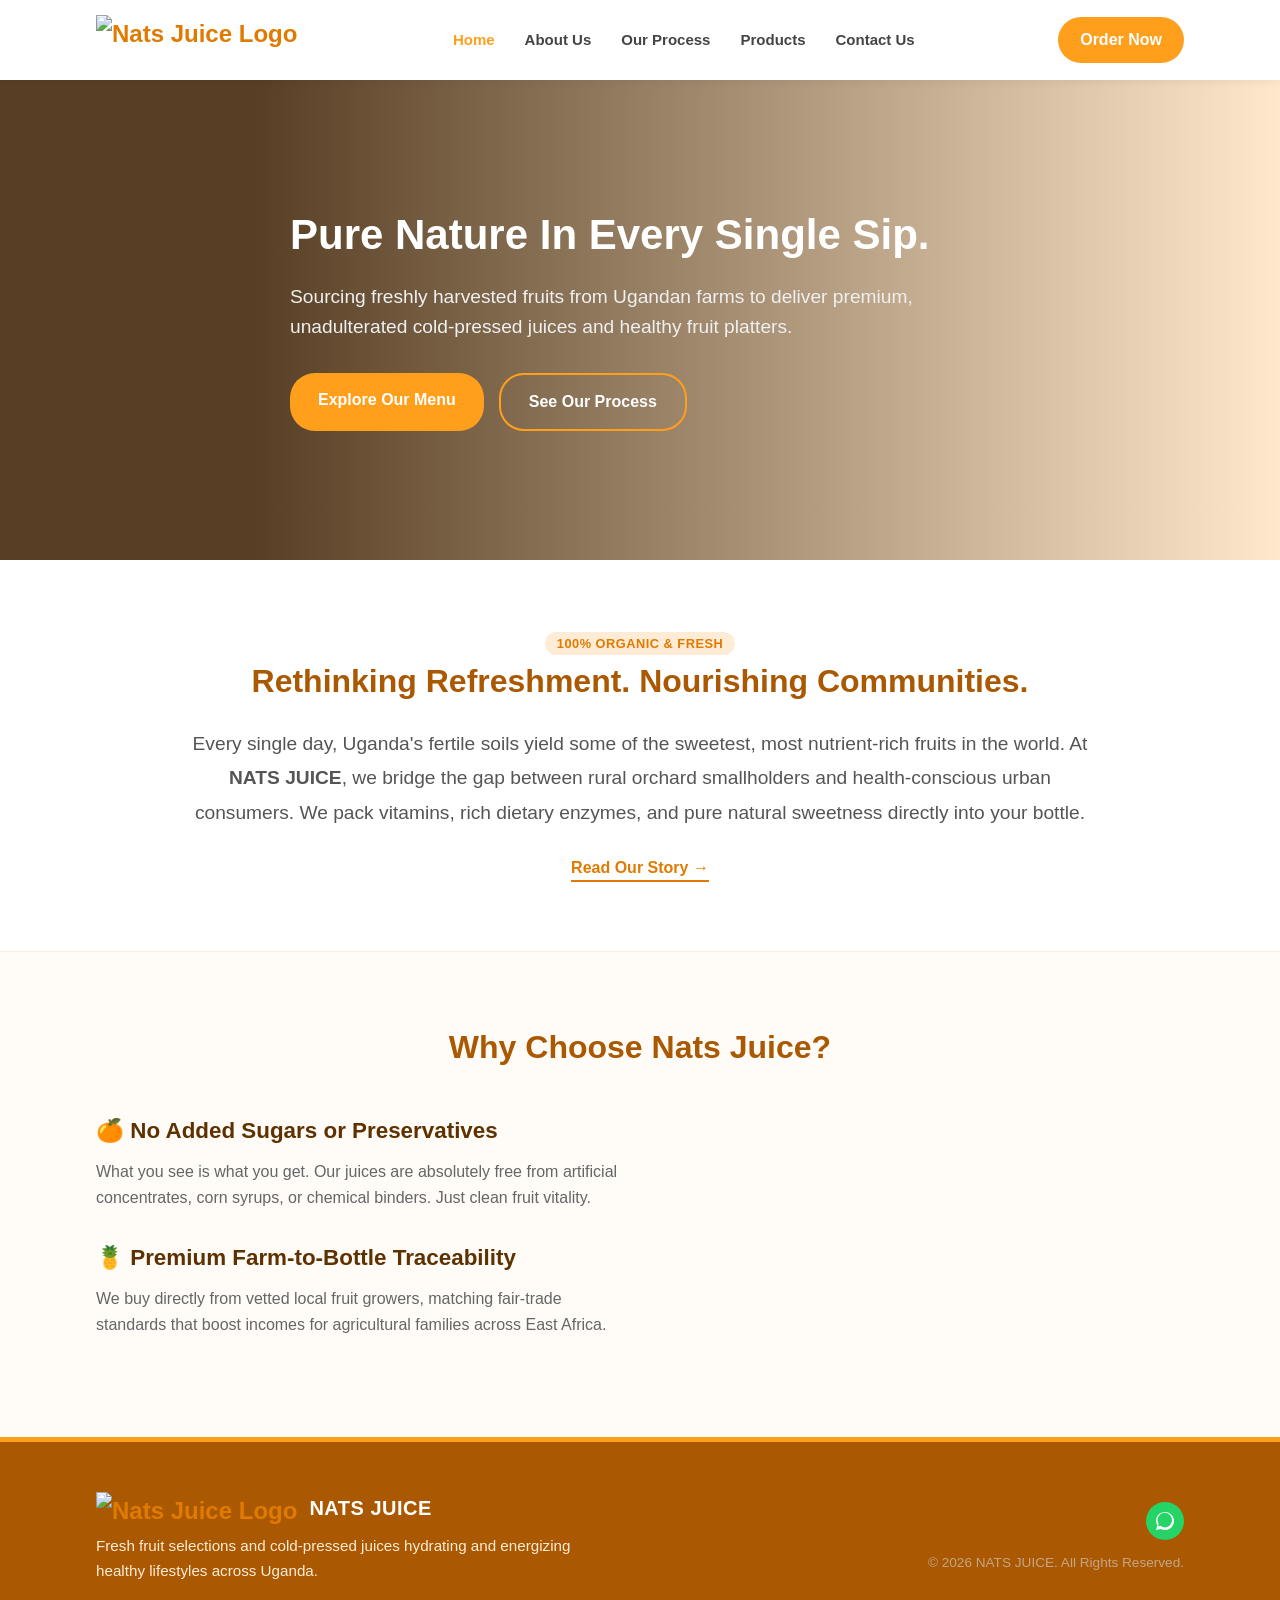
==== Index.html @ 0ae97e0f "Add files via upload" ====
<!DOCTYPE html>
<html lang="en">
<head>
    <meta charset="UTF-8">
    <meta name="viewport" content="width=device-width, initial-scale=1.0">
    <title>NATS JUICE | Fresh Fruits & Natural Juices</title>
    <link rel="stylesheet" href="style.css">
</head>
<body>

    <header class="main-header">
        <div class="container header-flex">
            <div class="logo">
                <img src="images/logo.png" alt="Nats Juice Logo" class="logo-img">
                <span class="logo-text"></span>
            </div>
            <nav class="nav-menu">
                <ul>
                    <li><a href="index.html" class="active">Home</a></li>
                    <li><a href="About.html">About Us</a></li>
                    <li><a href="Process.html">Our Process</a></li>
                    <li><a href="products.html">Products</a></li>
                    <li><a href="contact.html">Contact Us</a></li>
                </ul>
            </nav>
            <div class="header-cta">
                <a href="contact.html" class="btn-cta">Order Now</a>
            </div>
        </div>
    </header>

    <section class="hero-section">
        <div class="hero-overlay"></div>
        <div class="container hero-content">
            <h1>Pure Nature In Every Single Sip.</h1>
            <p style="margin-bottom: 30px; font-size: 1.2rem; color: #f0f0f0;">Sourcing freshly harvested fruits from Ugandan farms to deliver premium, unadulterated cold-pressed juices and healthy fruit platters.</p>
            <div style="display: flex; gap: 15px; flex-wrap: wrap;">
                <a href="products.html" class="btn-primary">Explore Our Menu</a>
                <a href="Process.html" class="btn-primary" style="background-color: transparent; border: 2px solid #FF9F1C;">See Our Process</a>
            </div>
        </div>
    </section>

    <section class="section-padding" style="background-color: #ffffff;">
        <div class="container" style="max-width: 900px; text-align: center;">
            <span class="product-badge">100% Organic & Fresh</span>
            <h2 class="section-title" style="margin-bottom: 20px;">Rethinking Refreshment. Nourishing Communities.</h2>
            <p style="font-size: 1.2rem; color: #555555; line-height: 1.8; margin-bottom: 25px;">
                Every single day, Uganda's fertile soils yield some of the sweetest, most nutrient-rich fruits in the world. At <strong>NATS JUICE</strong>, we bridge the gap between rural orchard smallholders and health-conscious urban consumers. We pack vitamins, rich dietary enzymes, and pure natural sweetness directly into your bottle.
            </p>
            <a href="About.html" style="color: #E07A00; font-weight: bold; text-decoration: none; border-bottom: 2px solid #E07A00; padding-bottom: 4px; transition: color 0.3s;">
                Read Our Story &rarr;
            </a>
        </div>
    </section>

    <section class="section-padding" style="background-color: #fffbf7; border-top: 1px solid #ffeed6;">
        <div class="container">
            <h2 class="section-title">Why Choose Nats Juice?</h2>
            <div class="grid-two-col" style="align-items: center;">
                <div>
                    <div style="margin-bottom: 30px;">
                        <h3 style="color: #5E3100; margin-bottom: 10px; font-size: 1.4rem;">🍊 No Added Sugars or Preservatives</h3>
                        <p style="color: #666;">What you see is what you get. Our juices are absolutely free from artificial concentrates, corn syrups, or chemical binders. Just clean fruit vitality.</p>
                    </div>
                    <div style="margin-bottom: 30px;">
                        <h3 style="color: #5E3100; margin-bottom: 10px; font-size: 1.4rem;">🍍 Premium Farm-to-Bottle Traceability</h3>
                        <p style="color: #666;">We buy directly from vetted local fruit growers, matching fair-trade standards that boost incomes for agricultural families across East Africa.</p>
                    </div>
                </div>
            </div>
        </div>
    </section>

    <footer class="main-footer-compact">
        <div class="container footer-grid-compact">
            <div class="footer-brand-compact">
                <div class="logo">
                    <img src="images/logo.png" alt="Nats Juice Logo" class="logo-img" style="height: 32px;">
                    <span class="logo-text" style="color: #ffffff; font-size: 20px;">NATS JUICE</span>
                </div>
                <p>Fresh fruit selections and cold-pressed juices hydrating and energizing healthy lifestyles across Uganda.</p>
            </div>
            <div class="footer-socials-compact">
                <div class="social-icons-compact">
                    <a href="https://wa.me/256778732386" target="_blank" class="social-btn-compact whatsapp" aria-label="WhatsApp">
                        <svg viewBox="0 0 24 24" width="18" height="18" fill="currentColor"><path d="M.057 24l1.687-6.163c-1.041-1.804-1.588-3.849-1.587-5.946C.06 5.348 5.397.01 12.008.01c3.202.001 6.212 1.246 8.477 3.513 2.266 2.268 3.507 5.28 3.505 8.484-.004 6.657-5.34 11.997-11.953 11.997-2.005-.001-3.973-.502-5.713-1.457L0 24zm6.59-4.846c1.6.95 3.188 1.449 4.825 1.451 5.436 0 9.86-4.37 9.864-9.799.002-2.623-1.023-5.086-2.885-6.948C16.53 2.01 14.081.99 11.999.99c-5.442 0-9.87 4.372-9.874 9.802-.001 1.73.472 3.41 1.368 4.888l-.948 3.46 3.548-.923z"/></svg>
                    </a>
                </div>
                <p class="copyright-text-compact">&copy; 2026 NATS JUICE. All Rights Reserved.</p>
            </div>
        </div>
    </footer>
</body>
</html>
---- style.css ----
/* ==========================================================================
   1. BRAND IDENTITY DESIGN TOKENS (Mango Orange Palette)
   ========================================================================== */
:root {
    --primary-mango: #FF9F1C;       /* Vibrant tropical accent for CTAs & states */
    --deep-citrus: #E07A00;         /* Deep pulp contrast for typography & headers */
    --dark-bark: #aa5902;           /* Rich organic shadow tone for deep footers */
    --sunshine-mist: #FFFBF7;       /* Warm, welcoming background tint */
    --whatsapp-green: #25D366;      /* Global native green for instant action */
    --whatsapp-hover: #20BA5A;
    --text-dark: #333333;           /* Primary reading text */
    --text-muted: #666666;          /* Secondary descriptive body text */
    --pure-white: #ffffff;
}

/* ==========================================================================
   2. RESET & GLOBAL ELEMENT STYLES
   ========================================================================== */
* {
    margin: 0;
    padding: 0;
    box-sizing: border-box;
}

body {
    font-family: 'Segoe UI', Tahoma, Geneva, Verdana, sans-serif;
    color: var(--text-dark);
    line-height: 1.6;
    background-color: var(--sunshine-mist);
    -webkit-font-smoothing: antialiased;
}

.container {
    width: 85%;
    max-width: 1200px;
    margin: 0 auto;
}

/* ==========================================================================
   3. HEADER & INTEGRATED NAVIGATION SYSTEM
   ========================================================================== */
.main-header {
    background-color: var(--pure-white);
    box-shadow: 0 2px 10px rgba(0, 0, 0, 0.05);
    position: sticky;
    top: 0;
    z-index: 1000;
    padding: 15px 0;
}

.header-flex {
    display: flex;
    justify-content: space-between;
    align-items: center;
}

.logo {
    display: flex;
    align-items: center;
    gap: 12px;
    font-size: 24px;
    font-weight: 700;
    color: var(--deep-citrus);
    text-decoration: none;
}

.logo-img {
    height: 50px;
    width: auto;
    display: block;
    object-fit: contain;

}

.logo-text {
    font-weight: bold;
    display: flex;
    align-items: center;
    letter-spacing: 0.5px;
}

.nav-menu ul {
    display: flex;
    list-style: none;
    align-items: center;
}

.nav-menu ul li {
    margin: 0 15px;
    position: relative;
}

.nav-menu ul li a {
    text-decoration: none;
    color: #444444;
    font-weight: 600;
    font-size: 15px;
    transition: color 0.3s ease;
}

.nav-menu ul li a:hover, 
.nav-menu ul li a.active {
    color: var(--primary-mango);
}

.btn-cta {
    display: inline-block;
    background-color: var(--primary-mango);
    color: var(--pure-white);
    text-decoration: none;
    padding: 10px 22px;
    border-radius: 25px;
    font-weight: 600;
    transition: background-color 0.3s ease, transform 0.2s ease;
}

.btn-cta:hover {
    background-color: var(--deep-citrus);
    transform: translateY(-1px);
}

/* ==========================================================================
   4. LAYOUT COMPONENTS & STRUCTURAL HEROES
   ========================================================================== */
.hero-section {
    position: relative;
    background-image: url('images/backgroundimage.png'); 
    background-repeat: no-repeat;
    background-position: center center;
    background-size: cover;
    min-height: 480px;
    display: flex;
    align-items: center;
    color: var(--pure-white);
}

/* Debugged Layout Rule: Applies globally to internal page header layouts */
.page-hero {
    position: relative;
    background-image: url('images/backgroundimage.png'); 
    background-repeat: no-repeat;
    background-position: center center;
    background-size: cover;
    min-height: 350px;
    display: flex;
    align-items: center;
    color: var(--pure-white);
}

.hero-overlay {
    position: absolute;
    top: 0;
    left: 0;
    width: 100%;
    height: 100%;
    background: linear-gradient(to right, rgba(58, 30, 0, 0.85) 20%, rgba(255, 159, 28, 0.2) 100%);
    z-index: 1;
}

.hero-content {
    position: relative;
    z-index: 2;
    max-width: 700px;
}

.hero-content h1 {
    font-size: 42px;
    font-weight: 700;
    line-height: 1.25;
    margin-bottom: 20px;
}

.btn-primary {
    display: inline-block;
    background-color: var(--primary-mango);
    color: var(--pure-white);
    text-decoration: none;
    padding: 14px 28px;
    border-radius: 25px;
    font-weight: 600;
    transition: background-color 0.3s ease, transform 0.2s ease;
    border: none;
    cursor: pointer;
}

.btn-primary:hover {
    background-color: var(--deep-citrus);
    transform: translateY(-1px);
}

.section-padding {
    padding: 70px 0;
}

.bg-light {
    background-color: var(--sunshine-mist);
}

/* Typography Headings */
.section-title {
    text-align: center;
    font-size: 32px;
    font-weight: 700;
    color: var(--dark-bark);
    margin-bottom: 40px;
    position: relative;
}

.section-center-title {
    text-align: center;
    font-size: 30px;
    font-weight: 700;
    color: var(--dark-bark);
    margin-bottom: 15px;
}

.section-subtitle {
    text-align: center;
    color: var(--text-muted);
    max-width: 650px;
    margin: 0 auto 45px auto;
    font-size: 1.1rem;
}

.grid-two-col {
    display: grid;
    grid-template-columns: 1fr 1fr;
    gap: 40px;
    align-items: center;
}

/* ==========================================================================
   5. RESPONSIVE PRODUCT CARDS GRID
   ========================================================================== */
.products-section {
    padding: 60px 0;
    background-color: var(--pure-white);
}

.product-grid {
    display: grid;
    grid-template-columns: repeat(3, 1fr);
    gap: 30px;
}

.product-card {
    background-color: var(--pure-white);
    border-radius: 12px;
    overflow: hidden;
    box-shadow: 0 4px 15px rgba(0, 0, 0, 0.06);
    display: flex;
    flex-direction: column;
    height: 100%;
    transition: transform 0.3s ease, box-shadow 0.3s ease;
}

.product-card:hover {
    transform: translateY(-5px);
    box-shadow: 0 8px 25px rgba(224, 122, 0, 0.12);
}

.product-card-image {
    width: 100%;
    height: 240px;
    object-fit: cover;
    display: block;
}

.product-details {
    padding: 24px;
    flex-grow: 1;
    display: flex;
    flex-direction: column;
}

.product-badge {
    align-self: flex-start;
    background-color: #FFECD6;
    color: var(--deep-citrus);
    padding: 4px 12px;
    border-radius: 20px;
    font-size: 0.8rem;
    font-weight: 700;
    margin-bottom: 12px;
    text-transform: uppercase;
    letter-spacing: 0.5px;
}

.product-title {
    font-size: 1.4rem;
    color: var(--dark-bark);
    margin-bottom: 10px;
    font-weight: 700;
}

.product-description {
    font-size: 0.95rem;
    color: var(--text-muted);
    line-height: 1.6;
    margin-bottom: 20px;
}

.view-more-btn {
    display: block;
    text-align: center;
    background-color: var(--primary-mango);
    color: var(--pure-white);
    text-decoration: none;
    padding: 12px 20px;
    border-radius: 8px;
    font-weight: 700;
    margin-top: auto;
    transition: background-color 0.2s ease;
}

.view-more-btn:hover {
    background-color: var(--deep-citrus);
}

/* ==========================================================================
   6. INNER PAGE COMPONENT SPECIFICS (About, Process, Impact)
   ========================================================================== */
.value-card {
    background: var(--pure-white);
    padding: 30px;
    border-radius: 8px;
    box-shadow: 0 4px 12px rgba(0,0,0,0.03);
    border-left: 4px solid var(--primary-mango);
}

/* Step Progression Items (Process Page) */
.process-timeline {
    margin-top: 40px;
    display: flex;
    flex-direction: column;
    gap: 25px;
}

.process-step {
    display: flex;
    gap: 20px;
    background: var(--pure-white);
    padding: 25px;
    border-radius: 8px;
    box-shadow: 0 2px 12px rgba(0,0,0,0.03);
    align-items: flex-start;
}

.step-number {
    background-color: var(--primary-mango);
    color: var(--pure-white);
    width: 44px;
    height: 44px;
    border-radius: 50%;
    display: flex;
    align-items: center;
    justify-content: center;
    font-weight: 700;
    font-size: 1.1rem;
    flex-shrink: 0;
}





/* ==========================================================================
   7. NATIVE ORDER FORM ENGINE (Contact Page)
   ========================================================================== */
.whatsapp-native-form {
    display: flex;
    flex-direction: column;
    gap: 18px;
    background: var(--pure-white);
    padding: 30px;
    border-radius: 10px;
    border: 1px solid #FFECD6;
    box-shadow: 0 4px 20px rgba(0,0,0,0.02);
}

.form-group {
    display: flex;
    flex-direction: column;
    gap: 6px;
}

.form-group label {
    font-weight: 600;
    font-size: 0.9rem;
    color: #444444;
}

.form-group input, 
.form-group select {
    padding: 12px;
    border: 1px solid #DCDCDC;
    border-radius: 6px;
    font-size: 1rem;
    outline: none;
    background-color: #FAFAFA;
    transition: border-color 0.2s, background-color 0.2s;
}

.form-group input:focus, 
.form-group select:focus {
    border-color: var(--primary-mango);
    background-color: var(--pure-white);
}

.form-submit-btn {
    background-color: var(--whatsapp-green);
    color: var(--pure-white);
    padding: 14px;
    border: none;
    border-radius: 6px;
    font-weight: 700;
    font-size: 1.05rem;
    cursor: pointer;
    transition: background-color 0.2s ease, transform 0.1s ease;
    margin-top: 5px;
}

.form-submit-btn:hover {
    background-color: var(--whatsapp-hover);
}

.form-submit-btn:active {
    transform: scale(0.99);
}

/* Integrated SVGs (Contact Info block rules) */
.orange-svg-icon {
    width: 24px;
    height: 24px;
    fill: var(--primary-mango);
    flex-shrink: 0;
    display: inline-block;
    vertical-align: middle;
}

.info-item {
    display: flex;
    align-items: center;
    gap: 15px;
    margin-bottom: 20px;
    font-size: 1rem;
    color: var(--text-dark);
}

/* ==========================================================================
   8. COMPACT UNIFIED BRAND FOOTER
   ========================================================================== */
.main-footer-compact {
    background-color: var(--dark-bark);
    color: var(--pure-white);
    padding: 50px 0 25px 0;
    font-size: 0.95rem;
    border-top: 5px solid var(--primary-mango);
}

.footer-grid-compact {
    display: flex;
    justify-content: space-between;
    align-items: center;
    flex-wrap: wrap;
    gap: 30px;
}

.footer-brand-compact p {
    margin-top: 10px;
    color: #FFECD6;
    max-width: 480px;
    line-height: 1.6;
}

.footer-socials-compact {
    text-align: right;
}

.social-icons-compact {
    display: flex;
    gap: 12px;
    justify-content: flex-end;
    margin-bottom: 12px;
}

.social-btn-compact {
    display: flex;
    align-items: center;
    justify-content: center;
    width: 38px;
    height: 38px;
    border-radius: 50%;
    color: var(--pure-white);
    text-decoration: none;
    transition: transform 0.2s, background-color 0.2s;
}

.social-btn-compact:hover {
    transform: translateY(-3px);
}

.social-btn-compact.whatsapp { background-color: var(--whatsapp-green); }
.social-btn-compact.whatsapp:hover { background-color: var(--whatsapp-hover); }

.copyright-text-compact {
    color: #C4A687;
    font-size: 0.85rem;
}

/* ==========================================================================
   9. MEDIA QUERIES & RESPONSIVES BREAKPOINTS
   ========================================================================== */
@media (max-width: 992px) {
    .product-grid {
        grid-template-columns: repeat(2, 1fr);
    }
}

@media (max-width: 768px) {
    .header-flex {
        flex-direction: column;
        gap: 15px;
        text-align: center;
    }
    
    .nav-menu ul {
        flex-wrap: wrap;
        justify-content: center;
        gap: 10px;
    }
    
    .nav-menu ul li {
        margin: 0 10px;
    }
    
    .grid-two-col {
        grid-template-columns: 1fr;
        gap: 35px;
    }
    
    .product-grid,
    .metrics-dashboard-grid {
        grid-template-columns: 1fr;
    }
    
    .hero-content h1 {
        font-size: 32px;
    }
    
    .footer-grid-compact {
        flex-direction: column;
        text-align: center;
    }
    
    .footer-brand-compact .logo {
        justify-content: center;
    }
    
    .footer-socials-compact {
        text-align: center;
    }
    
    .social-icons-compact {
        justify-content: center;
    }
    
    .process-step {
        flex-direction: column;
        align-items: center;
        text-align: center;
    }
}
/* --- HOME PAGE HERO --- */
.hero-section {
    position: relative;
    /* 1. Point to your local image file */
    background-image: url('images/home.jpg'); 
    background-repeat: no-repeat;
    background-position: center center;
    background-size: cover; /* 2. Ensures image stretches nicely without distorting */
    min-height: 480px;
    display: flex;
    align-items: center;
    color: var(--pure-white);
}

/* --- INNER PAGES HERO (About, Process, Impacts, etc.) --- */
.about-hero {
    position: relative;
    /* 3. Point to an inner page hero image */
    background-image: url('images/about.jpg'); 
    background-repeat: no-repeat;
    background-position: center center;
    background-size: cover;
    min-height: 350px;
    display: flex;
    align-items: center;
    color: var(--pure-white);
}
.process-hero {
    position: relative;
    /* 3. Point to an inner page hero image */
    background-image: url('images/process.jpg'); 
    background-repeat: no-repeat;
    background-position: center center;
    background-size: cover;
    min-height: 350px;
    display: flex;
    align-items: center;
    color: var(--pure-white);
}
.products-hero {
    position: relative;
    /* 3. Point to an inner page hero image */
    background-image: url('images/home.jpg'); 
    background-repeat: no-repeat;
    background-position: center center;
    background-size: cover;
    min-height: 350px;
    display: flex;
    align-items: center;
    color: var(--pure-white);
}


.contact-hero {
    position: relative;
    /* 3. Point to an inner page hero image */
    background-image: url('images/contact.jpg'); 
    background-repeat: no-repeat;
    background-position: center center;
    background-size: cover;
    min-height: 350px;
    display: flex;
    align-items: center;
    color: var(--pure-white);
}
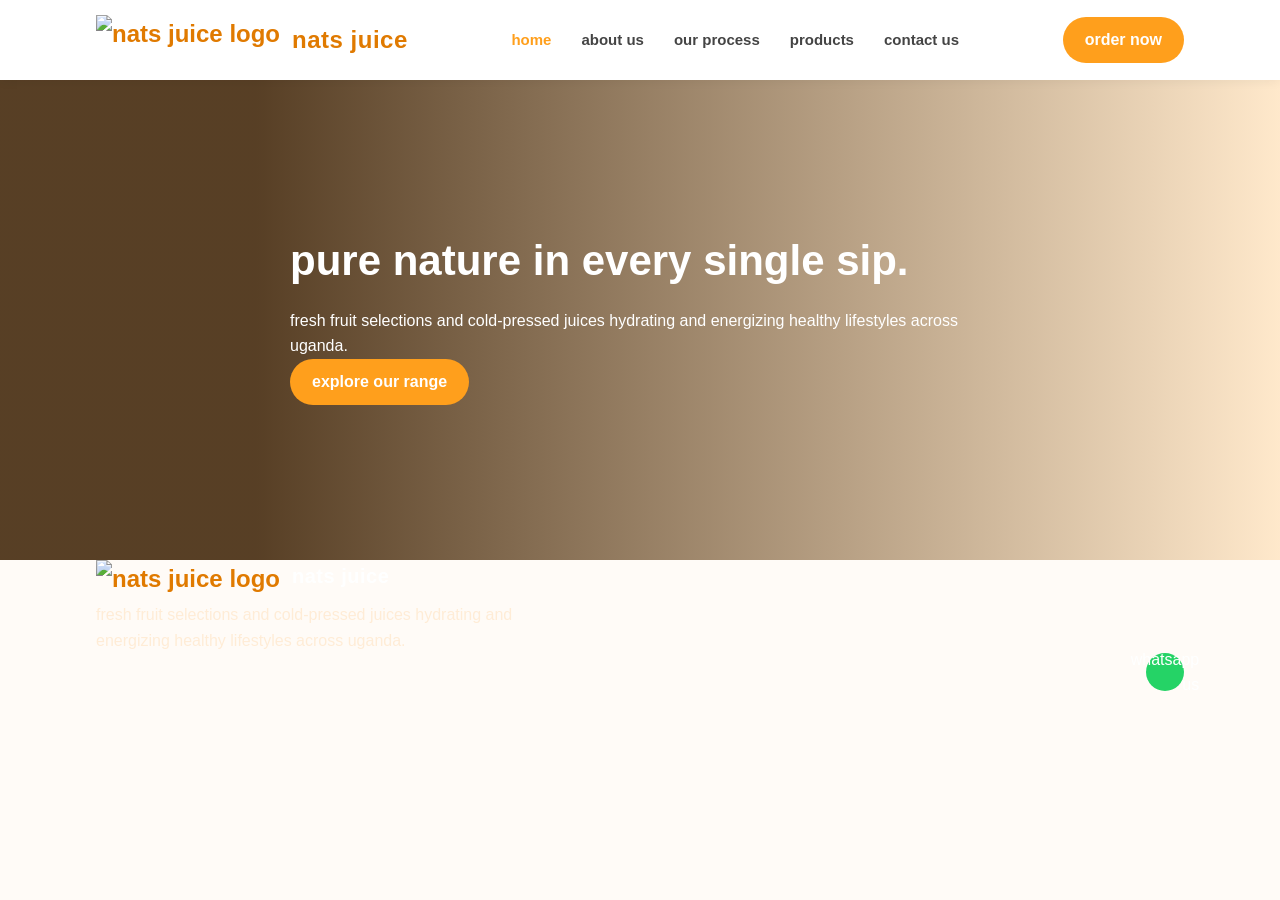
==== commit 1c4f3f4c: "Update Index.html" ====
--- a/Index.html
+++ b/Index.html
@@ -1,9 +1,9 @@
 <!DOCTYPE html>
 <html lang="en">
 <head>
-    <meta charset="UTF-8">
+    <meta charset="utf-8">
     <meta name="viewport" content="width=device-width, initial-scale=1.0">
-    <title>NATS JUICE | Fresh Fruits & Natural Juices</title>
+    <title>nats juice | fresh fruits & natural juices</title>
     <link rel="stylesheet" href="style.css">
 </head>
 <body>
@@ -11,20 +11,20 @@
     <header class="main-header">
         <div class="container header-flex">
             <div class="logo">
-                <img src="images/logo.png" alt="Nats Juice Logo" class="logo-img">
-                <span class="logo-text"></span>
+                <img src="logo.png" alt="nats juice logo" class="logo-img">
+                <span class="logo-text">nats juice</span>
             </div>
             <nav class="nav-menu">
                 <ul>
-                    <li><a href="index.html" class="active">Home</a></li>
-                    <li><a href="About.html">About Us</a></li>
-                    <li><a href="Process.html">Our Process</a></li>
-                    <li><a href="products.html">Products</a></li>
-                    <li><a href="contact.html">Contact Us</a></li>
+                    <li><a href="index.html" class="active">home</a></li>
+                    <li><a href="about.html">about us</a></li>
+                    <li><a href="process.html">our process</a></li>
+                    <li><a href="products.html">products</a></li>
+                    <li><a href="contact.html">contact us</a></li>
                 </ul>
             </nav>
             <div class="header-cta">
-                <a href="contact.html" class="btn-cta">Order Now</a>
+                <a href="contact.html" class="btn-cta">order now</a>
             </div>
         </div>
     </header>
@@ -32,64 +32,30 @@
     <section class="hero-section">
         <div class="hero-overlay"></div>
         <div class="container hero-content">
-            <h1>Pure Nature In Every Single Sip.</h1>
-            <p style="margin-bottom: 30px; font-size: 1.2rem; color: #f0f0f0;">Sourcing freshly harvested fruits from Ugandan farms to deliver premium, unadulterated cold-pressed juices and healthy fruit platters.</p>
-            <div style="display: flex; gap: 15px; flex-wrap: wrap;">
-                <a href="products.html" class="btn-primary">Explore Our Menu</a>
-                <a href="Process.html" class="btn-primary" style="background-color: transparent; border: 2px solid #FF9F1C;">See Our Process</a>
-            </div>
+            <h1>pure nature in every single sip.</h1>
+            <p>fresh fruit selections and cold-pressed juices hydrating and energizing healthy lifestyles across uganda.</p>
+            <a href="products.html" class="btn-cta">explore our range</a>
         </div>
     </section>
 
-    <section class="section-padding" style="background-color: #ffffff;">
-        <div class="container" style="max-width: 900px; text-align: center;">
-            <span class="product-badge">100% Organic & Fresh</span>
-            <h2 class="section-title" style="margin-bottom: 20px;">Rethinking Refreshment. Nourishing Communities.</h2>
-            <p style="font-size: 1.2rem; color: #555555; line-height: 1.8; margin-bottom: 25px;">
-                Every single day, Uganda's fertile soils yield some of the sweetest, most nutrient-rich fruits in the world. At <strong>NATS JUICE</strong>, we bridge the gap between rural orchard smallholders and health-conscious urban consumers. We pack vitamins, rich dietary enzymes, and pure natural sweetness directly into your bottle.
-            </p>
-            <a href="About.html" style="color: #E07A00; font-weight: bold; text-decoration: none; border-bottom: 2px solid #E07A00; padding-bottom: 4px; transition: color 0.3s;">
-                Read Our Story &rarr;
-            </a>
-        </div>
-    </section>
-
-    <section class="section-padding" style="background-color: #fffbf7; border-top: 1px solid #ffeed6;">
-        <div class="container">
-            <h2 class="section-title">Why Choose Nats Juice?</h2>
-            <div class="grid-two-col" style="align-items: center;">
-                <div>
-                    <div style="margin-bottom: 30px;">
-                        <h3 style="color: #5E3100; margin-bottom: 10px; font-size: 1.4rem;">🍊 No Added Sugars or Preservatives</h3>
-                        <p style="color: #666;">What you see is what you get. Our juices are absolutely free from artificial concentrates, corn syrups, or chemical binders. Just clean fruit vitality.</p>
-                    </div>
-                    <div style="margin-bottom: 30px;">
-                        <h3 style="color: #5E3100; margin-bottom: 10px; font-size: 1.4rem;">🍍 Premium Farm-to-Bottle Traceability</h3>
-                        <p style="color: #666;">We buy directly from vetted local fruit growers, matching fair-trade standards that boost incomes for agricultural families across East Africa.</p>
-                    </div>
+    <footer class="footer-compact">
+        <div class="container footer-flex-compact">
+            <div class="footer-brand-compact">
+                <div class="logo">
+                    <img src="logo.png" alt="nats juice logo" class="logo-img" style="height: 32px;">
+                    <span class="logo-text" style="color: #ffffff; font-size: 20px;">nats juice</span>
+                </div>
+                <p>fresh fruit selections and cold-pressed juices hydrating and energizing healthy lifestyles across uganda.</p>
+            </div>
+            <div class="footer-socials-compact">
+                <div class="social-icons-compact">
+                    <a href="https://wa.me/256778732386" target="_blank" class="social-btn-compact whatsapp" aria-label="whatsapp">
+                        whatsapp us
+                    </a>
                 </div>
             </div>
         </div>
-    </section>
+    </footer>
 
-    <footer class="main-footer-compact">
-        <div class="container footer-grid-compact">
-            <div class="footer-brand-compact">
-                <div class="logo">
-                    <img src="images/logo.png" alt="Nats Juice Logo" class="logo-img" style="height: 32px;">
-                    <span class="logo-text" style="color: #ffffff; font-size: 20px;">NATS JUICE</span>
-                </div>
-                <p>Fresh fruit selections and cold-pressed juices hydrating and energizing healthy lifestyles across Uganda.</p>
-            </div>
-            <div class="footer-socials-compact">
-                <div class="social-icons-compact">
-                    <a href="https://wa.me/256778732386" target="_blank" class="social-btn-compact whatsapp" aria-label="WhatsApp">
-                        <svg viewBox="0 0 24 24" width="18" height="18" fill="currentColor"><path d="M.057 24l1.687-6.163c-1.041-1.804-1.588-3.849-1.587-5.946C.06 5.348 5.397.01 12.008.01c3.202.001 6.212 1.246 8.477 3.513 2.266 2.268 3.507 5.28 3.505 8.484-.004 6.657-5.34 11.997-11.953 11.997-2.005-.001-3.973-.502-5.713-1.457L0 24zm6.59-4.846c1.6.95 3.188 1.449 4.825 1.451 5.436 0 9.86-4.37 9.864-9.799.002-2.623-1.023-5.086-2.885-6.948C16.53 2.01 14.081.99 11.999.99c-5.442 0-9.87 4.372-9.874 9.802-.001 1.73.472 3.41 1.368 4.888l-.948 3.46 3.548-.923z"/></svg>
-                    </a>
-                </div>
-                <p class="copyright-text-compact">&copy; 2026 NATS JUICE. All Rights Reserved.</p>
-            </div>
-        </div>
-    </footer>
 </body>
-</html>+</html>
